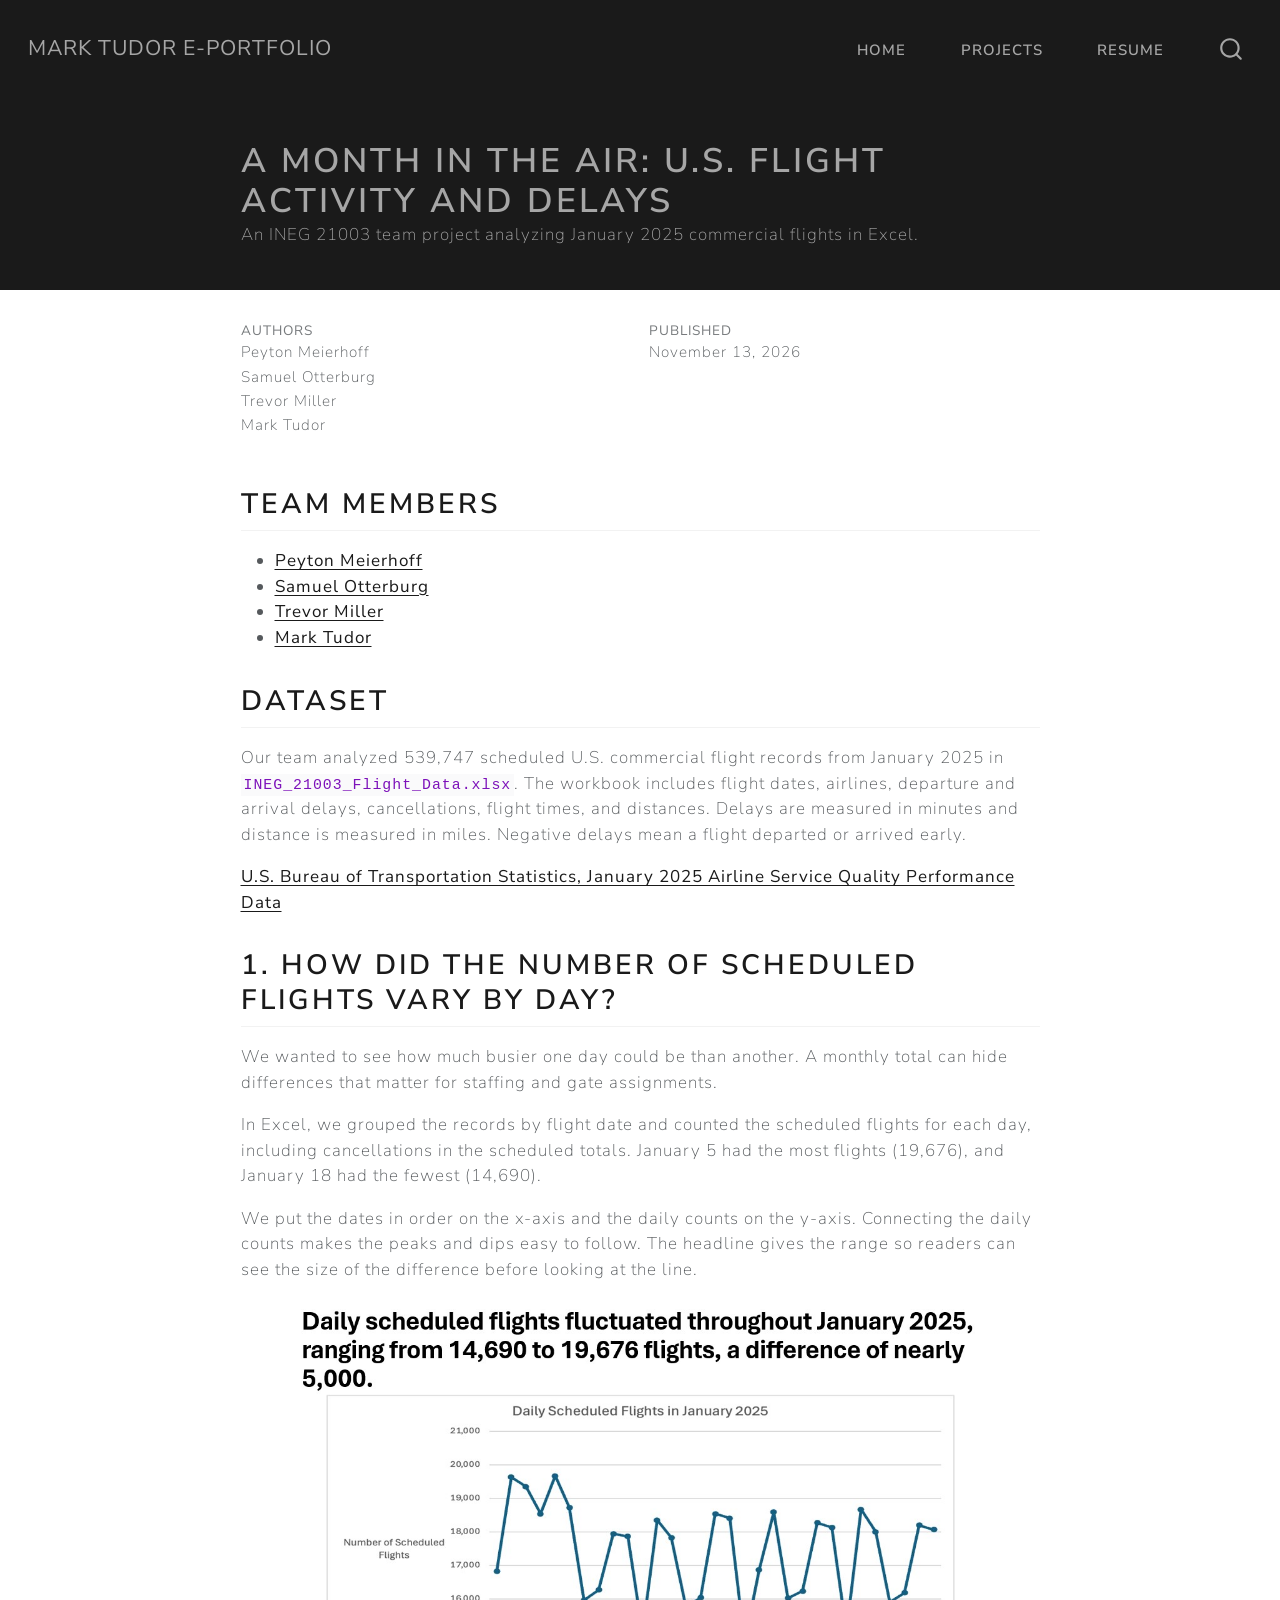
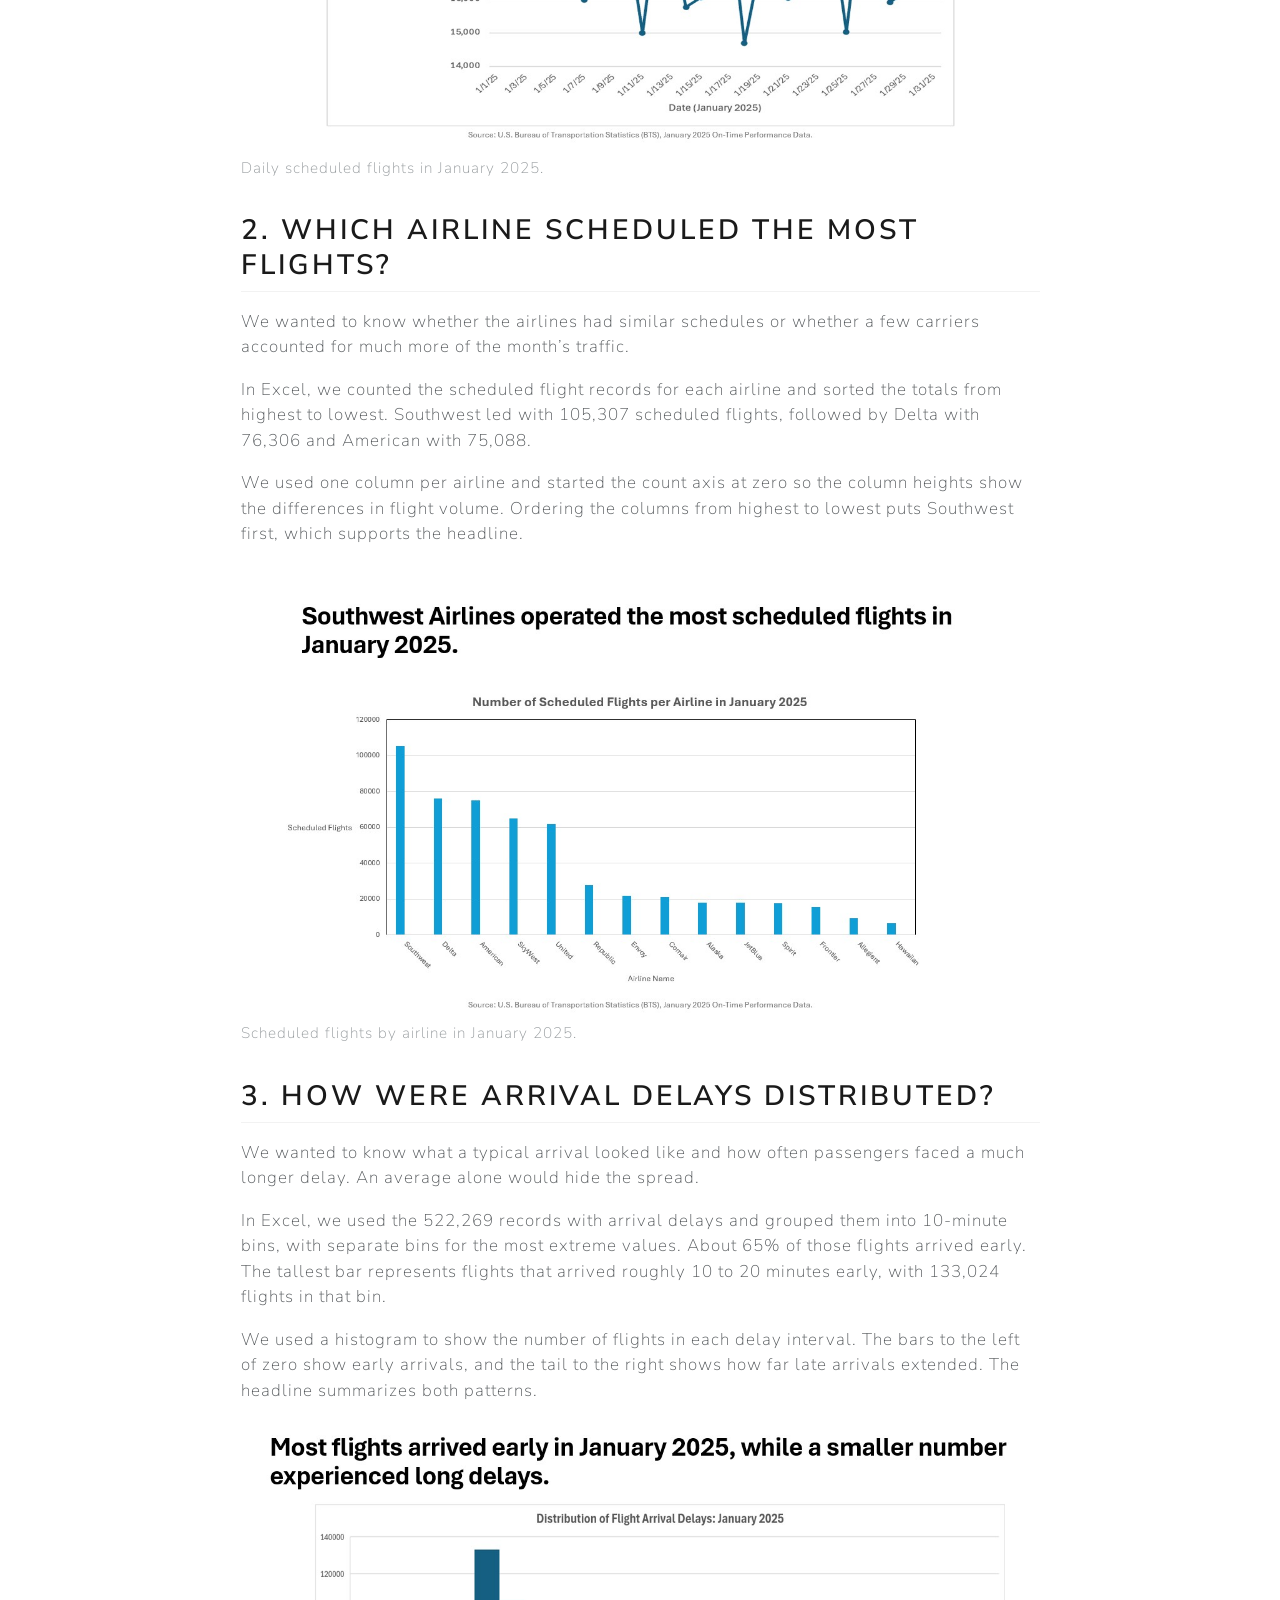
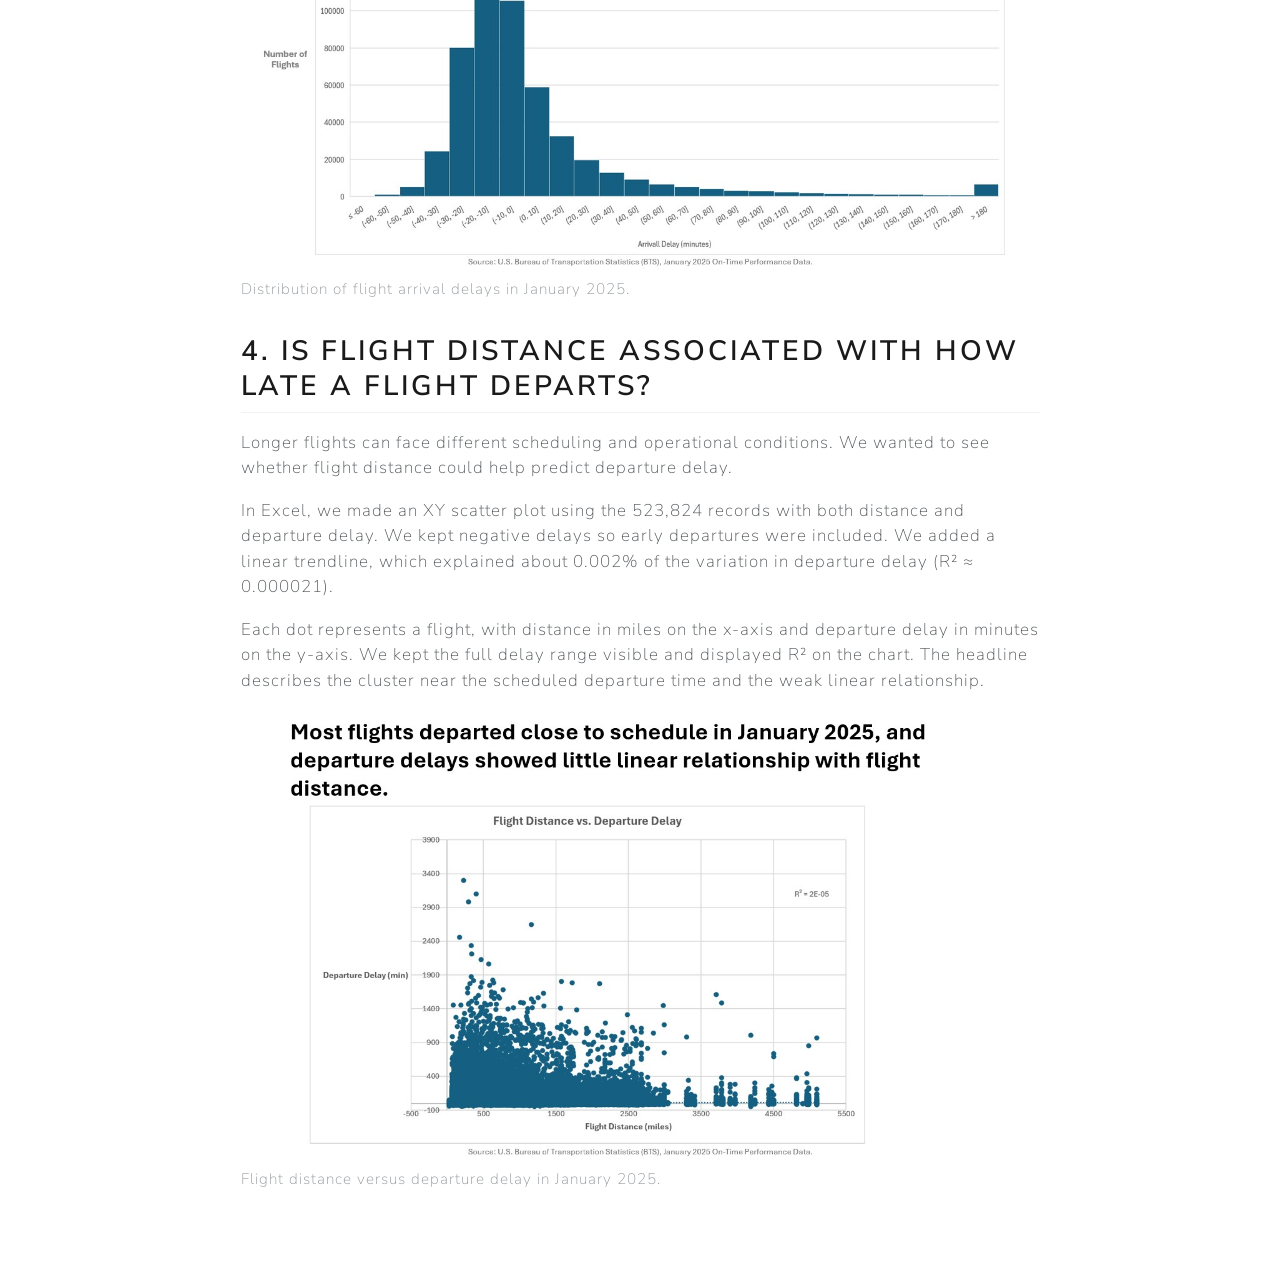
==== docs/posts/data-visualization/index.html @ 7c430b97 "Add flight data visualization project" ====
<!DOCTYPE html>
<html xmlns="http://www.w3.org/1999/xhtml" lang="en" xml:lang="en"><head>

<meta charset="utf-8">
<meta name="generator" content="quarto-1.9.38">

<meta name="viewport" content="width=device-width, initial-scale=1.0, user-scalable=yes">

<meta name="author" content="Peyton Meierhoff">
<meta name="author" content="Samuel Otterburg">
<meta name="author" content="Trevor Miller">
<meta name="author" content="Mark Tudor">
<meta name="dcterms.date" content="2026-11-13">
<meta name="description" content="An INEG 21003 team project analyzing January 2025 commercial flights in Excel.">

<title>A Month in the Air: U.S. Flight Activity and Delays – Mark Tudor e-Portfolio</title>
<style>
/* Default styles provided by pandoc.
** See https://pandoc.org/MANUAL.html#variables-for-html for config info.
*/
code{white-space: pre-wrap;}
span.smallcaps{font-variant: small-caps;}
div.columns{display: flex; gap: min(4vw, 1.5em);}
div.column{flex: auto; overflow-x: auto;}
div.hanging-indent{margin-left: 1.5em; text-indent: -1.5em;}
ul.task-list{list-style: none;}
ul.task-list li input[type="checkbox"] {
  width: 0.8em;
  margin: 0 0.8em 0.2em -1em; /* quarto-specific, see https://github.com/quarto-dev/quarto-cli/issues/4556 */ 
  vertical-align: middle;
}
</style>


<script src="../../site_libs/quarto-nav/quarto-nav.js"></script>
<script src="../../site_libs/quarto-nav/headroom.min.js"></script>
<script src="../../site_libs/clipboard/clipboard.min.js"></script>
<script src="../../site_libs/quarto-search/autocomplete.umd.js"></script>
<script src="../../site_libs/quarto-search/fuse.min.js"></script>
<script src="../../site_libs/quarto-search/quarto-search.js"></script>
<meta name="quarto:offset" content="../../">
<script src="../../site_libs/quarto-html/quarto.js" type="module"></script>
<script src="../../site_libs/quarto-html/tabsets/tabsets.js" type="module"></script>
<script src="../../site_libs/quarto-html/popper.min.js"></script>
<script src="../../site_libs/quarto-html/tippy.umd.min.js"></script>
<script src="../../site_libs/quarto-html/anchor.min.js"></script>
<link href="../../site_libs/quarto-html/tippy.css" rel="stylesheet">
<link href="../../site_libs/quarto-html/quarto-syntax-highlighting-15634bcf2e68342d4ad2dfa704d543f6.css" rel="stylesheet" id="quarto-text-highlighting-styles">
<script src="../../site_libs/bootstrap/bootstrap.min.js"></script>
<link href="../../site_libs/bootstrap/bootstrap-icons.css" rel="stylesheet">
<link href="../../site_libs/bootstrap/bootstrap-ff6db9826b2d993648c24e5ed52e3772.min.css" rel="stylesheet" append-hash="true" id="quarto-bootstrap" data-mode="light">
<script id="quarto-search-options" type="application/json">{
  "location": "navbar",
  "copy-button": false,
  "collapse-after": 3,
  "panel-placement": "end",
  "type": "overlay",
  "limit": 50,
  "keyboard-shortcut": [
    "f",
    "/",
    "s"
  ],
  "show-item-context": false,
  "language": {
    "search-no-results-text": "No results",
    "search-matching-documents-text": "matching documents",
    "search-copy-link-title": "Copy link to search",
    "search-hide-matches-text": "Hide additional matches",
    "search-more-match-text": "more match in this document",
    "search-more-matches-text": "more matches in this document",
    "search-clear-button-title": "Clear",
    "search-text-placeholder": "",
    "search-detached-cancel-button-title": "Cancel",
    "search-submit-button-title": "Submit",
    "search-label": "Search"
  }
}</script>


<link rel="stylesheet" href="../../styles.css">
</head>

<body class="nav-fixed fullcontent quarto-light">

<div id="quarto-search-results"></div>
  <header id="quarto-header" class="headroom fixed-top quarto-banner">
    <nav class="navbar navbar-expand-lg " data-bs-theme="dark">
      <div class="navbar-container container-fluid">
      <div class="navbar-brand-container mx-auto">
    <a class="navbar-brand" href="../../index.html">
    <span class="navbar-title">Mark Tudor e-Portfolio</span>
    </a>
  </div>
            <div id="quarto-search" class="" title="Search"></div>
          <button class="navbar-toggler" type="button" data-bs-toggle="collapse" data-bs-target="#navbarCollapse" aria-controls="navbarCollapse" role="menu" aria-expanded="false" aria-label="Toggle navigation" onclick="if (window.quartoToggleHeadroom) { window.quartoToggleHeadroom(); }">
  <span class="navbar-toggler-icon"></span>
</button>
          <div class="collapse navbar-collapse" id="navbarCollapse">
            <ul class="navbar-nav navbar-nav-scroll ms-auto">
  <li class="nav-item">
    <a class="nav-link" href="../../index.html"> 
<span class="menu-text">Home</span></a>
  </li>  
  <li class="nav-item">
    <a class="nav-link" href="../../projects.html"> 
<span class="menu-text">Projects</span></a>
  </li>  
  <li class="nav-item">
    <a class="nav-link" href="../../resume.html"> 
<span class="menu-text">Resume</span></a>
  </li>  
</ul>
          </div> <!-- /navcollapse -->
            <div class="quarto-navbar-tools">
</div>
      </div> <!-- /container-fluid -->
    </nav>
</header>
<!-- content -->
<header id="title-block-header" class="quarto-title-block default page-columns page-full">
  <div class="quarto-title-banner page-columns page-full">
    <div class="quarto-title column-body">
      <h1 class="title">A Month in the Air: U.S. Flight Activity and Delays</h1>
                  <div>
        <div class="description">
          An INEG 21003 team project analyzing January 2025 commercial flights in Excel.
        </div>
      </div>
                </div>
  </div>
    
  
  <div class="quarto-title-meta">

      <div>
      <div class="quarto-title-meta-heading">Authors</div>
      <div class="quarto-title-meta-contents">
               <p>Peyton Meierhoff </p>
               <p>Samuel Otterburg </p>
               <p>Trevor Miller </p>
               <p>Mark Tudor </p>
            </div>
    </div>
      
      <div>
      <div class="quarto-title-meta-heading">Published</div>
      <div class="quarto-title-meta-contents">
        <p class="date">November 13, 2026</p>
      </div>
    </div>
    
      
    </div>
    
  
  </header><div id="quarto-content" class="quarto-container page-columns page-rows-contents page-layout-article page-navbar">
<!-- sidebar -->
<!-- margin-sidebar -->
    
<!-- main -->
<main class="content quarto-banner-title-block" id="quarto-document-content">





<section id="team-members" class="level2">
<h2 class="anchored" data-anchor-id="team-members">Team members</h2>
<ul>
<li><a href="https://peytonm2007.github.io/">Peyton Meierhoff</a></li>
<li><a href="https://samuelotterburg.github.io/">Samuel Otterburg</a></li>
<li><a href="https://tmiller2178.github.io/">Trevor Miller</a></li>
<li><a href="https://markt-07.github.io/">Mark Tudor</a></li>
</ul>
</section>
<section id="dataset" class="level2">
<h2 class="anchored" data-anchor-id="dataset">Dataset</h2>
<p>Our team analyzed 539,747 scheduled U.S. commercial flight records from January 2025 in <code>INEG_21003_Flight_Data.xlsx</code>. The workbook includes flight dates, airlines, departure and arrival delays, cancellations, flight times, and distances. Delays are measured in minutes and distance is measured in miles. Negative delays mean a flight departed or arrived early.</p>
<p><a href="https://www.bts.gov/newsroom/airline-service-quality-performance-data-january-2025">U.S. Bureau of Transportation Statistics, January 2025 Airline Service Quality Performance Data</a></p>
</section>
<section id="how-did-the-number-of-scheduled-flights-vary-by-day" class="level2">
<h2 class="anchored" data-anchor-id="how-did-the-number-of-scheduled-flights-vary-by-day">1. How did the number of scheduled flights vary by day?</h2>
<p>We wanted to see how much busier one day could be than another. A monthly total can hide differences that matter for staffing and gate assignments.</p>
<p>In Excel, we grouped the records by flight date and counted the scheduled flights for each day, including cancellations in the scheduled totals. January 5 had the most flights (19,676), and January 18 had the fewest (14,690).</p>
<p>We put the dates in order on the x-axis and the daily counts on the y-axis. Connecting the daily counts makes the peaks and dips easy to follow. The headline gives the range so readers can see the size of the difference before looking at the line.</p>
<div class="quarto-figure quarto-figure-center">
<figure class="figure">
<p><img src="Slide2.jpg" class="img-fluid figure-img" alt="Line chart of scheduled flights by date, ranging from 14,690 on January 18 to 19,676 on January 5."></p>
<figcaption>Daily scheduled flights in January 2025.</figcaption>
</figure>
</div>
</section>
<section id="which-airline-scheduled-the-most-flights" class="level2">
<h2 class="anchored" data-anchor-id="which-airline-scheduled-the-most-flights">2. Which airline scheduled the most flights?</h2>
<p>We wanted to know whether the airlines had similar schedules or whether a few carriers accounted for much more of the month’s traffic.</p>
<p>In Excel, we counted the scheduled flight records for each airline and sorted the totals from highest to lowest. Southwest led with 105,307 scheduled flights, followed by Delta with 76,306 and American with 75,088.</p>
<p>We used one column per airline and started the count axis at zero so the column heights show the differences in flight volume. Ordering the columns from highest to lowest puts Southwest first, which supports the headline.</p>
<div class="quarto-figure quarto-figure-center">
<figure class="figure">
<p><img src="Slide3.jpg" class="img-fluid figure-img" alt="Column chart of 14 airlines sorted by scheduled flight count, with Southwest first, followed by Delta and American."></p>
<figcaption>Scheduled flights by airline in January 2025.</figcaption>
</figure>
</div>
</section>
<section id="how-were-arrival-delays-distributed" class="level2">
<h2 class="anchored" data-anchor-id="how-were-arrival-delays-distributed">3. How were arrival delays distributed?</h2>
<p>We wanted to know what a typical arrival looked like and how often passengers faced a much longer delay. An average alone would hide the spread.</p>
<p>In Excel, we used the 522,269 records with arrival delays and grouped them into 10-minute bins, with separate bins for the most extreme values. About 65% of those flights arrived early. The tallest bar represents flights that arrived roughly 10 to 20 minutes early, with 133,024 flights in that bin.</p>
<p>We used a histogram to show the number of flights in each delay interval. The bars to the left of zero show early arrivals, and the tail to the right shows how far late arrivals extended. The headline summarizes both patterns.</p>
<div class="quarto-figure quarto-figure-center">
<figure class="figure">
<p><img src="Slide4.jpg" class="img-fluid figure-img" alt="Histogram of arrival delays, with the tallest bar between 20 and 10 minutes early and a long right tail for late arrivals."></p>
<figcaption>Distribution of flight arrival delays in January 2025.</figcaption>
</figure>
</div>
</section>
<section id="is-flight-distance-associated-with-how-late-a-flight-departs" class="level2">
<h2 class="anchored" data-anchor-id="is-flight-distance-associated-with-how-late-a-flight-departs">4. Is flight distance associated with how late a flight departs?</h2>
<p>Longer flights can face different scheduling and operational conditions. We wanted to see whether flight distance could help predict departure delay.</p>
<p>In Excel, we made an XY scatter plot using the 523,824 records with both distance and departure delay. We kept negative delays so early departures were included. We added a linear trendline, which explained about 0.002% of the variation in departure delay (R² ≈ 0.000021).</p>
<p>Each dot represents a flight, with distance in miles on the x-axis and departure delay in minutes on the y-axis. We kept the full delay range visible and displayed R² on the chart. The headline describes the cluster near the scheduled departure time and the weak linear relationship.</p>
<div class="quarto-figure quarto-figure-center">
<figure class="figure">
<p><img src="Slide5.jpg" class="img-fluid figure-img" alt="Scatter plot showing departures clustered near zero delay across flight distances. A few delays exceed 3,000 minutes, and the linear trendline has an R squared near 0.00002."></p>
<figcaption>Flight distance versus departure delay in January 2025.</figcaption>
</figure>
</div>


</section>

</main> <!-- /main -->
<script id="quarto-html-after-body" type="application/javascript">
  window.document.addEventListener("DOMContentLoaded", function (event) {
    const icon = "";
    const anchorJS = new window.AnchorJS();
    anchorJS.options = {
      placement: 'right',
      icon: icon
    };
    anchorJS.add('.anchored');
    const isCodeAnnotation = (el) => {
      for (const clz of el.classList) {
        if (clz.startsWith('code-annotation-')) {                     
          return true;
        }
      }
      return false;
    }
    const onCopySuccess = function(e) {
      // button target
      const button = e.trigger;
      // don't keep focus
      button.blur();
      // flash "checked"
      button.classList.add('code-copy-button-checked');
      var currentTitle = button.getAttribute("title");
      button.setAttribute("title", "Copied!");
      let tooltip;
      if (window.bootstrap) {
        button.setAttribute("data-bs-toggle", "tooltip");
        button.setAttribute("data-bs-placement", "left");
        button.setAttribute("data-bs-title", "Copied!");
        tooltip = new bootstrap.Tooltip(button, 
          { trigger: "manual", 
            customClass: "code-copy-button-tooltip",
            offset: [0, -8]});
        tooltip.show();    
      }
      setTimeout(function() {
        if (tooltip) {
          tooltip.hide();
          button.removeAttribute("data-bs-title");
          button.removeAttribute("data-bs-toggle");
          button.removeAttribute("data-bs-placement");
        }
        button.setAttribute("title", currentTitle);
        button.classList.remove('code-copy-button-checked');
      }, 1000);
      // clear code selection
      e.clearSelection();
    }
    const getTextToCopy = function(trigger) {
      const outerScaffold = trigger.parentElement.cloneNode(true);
      const codeEl = outerScaffold.querySelector('code');
      for (const childEl of codeEl.children) {
        if (isCodeAnnotation(childEl)) {
          childEl.remove();
        }
      }
      return codeEl.innerText;
    }
    const clipboard = new window.ClipboardJS('.code-copy-button:not([data-in-quarto-modal])', {
      text: getTextToCopy
    });
    clipboard.on('success', onCopySuccess);
    if (window.document.getElementById('quarto-embedded-source-code-modal')) {
      const clipboardModal = new window.ClipboardJS('.code-copy-button[data-in-quarto-modal]', {
        text: getTextToCopy,
        container: window.document.getElementById('quarto-embedded-source-code-modal')
      });
      clipboardModal.on('success', onCopySuccess);
    }
      var localhostRegex = new RegExp(/^(?:http|https):\/\/localhost\:?[0-9]*\//);
      var mailtoRegex = new RegExp(/^mailto:/);
        var filterRegex = new RegExp('/' + window.location.host + '/');
      var isInternal = (href) => {
          return filterRegex.test(href) || localhostRegex.test(href) || mailtoRegex.test(href);
      }
      // Inspect non-navigation links and adorn them if external
     var links = window.document.querySelectorAll('a[href]:not(.nav-link):not(.navbar-brand):not(.toc-action):not(.sidebar-link):not(.sidebar-item-toggle):not(.pagination-link):not(.no-external):not([aria-hidden]):not(.dropdown-item):not(.quarto-navigation-tool):not(.about-link)');
      for (var i=0; i<links.length; i++) {
        const link = links[i];
        if (!isInternal(link.href)) {
          // undo the damage that might have been done by quarto-nav.js in the case of
          // links that we want to consider external
          if (link.dataset.originalHref !== undefined) {
            link.href = link.dataset.originalHref;
          }
        }
      }
    function tippyHover(el, contentFn, onTriggerFn, onUntriggerFn) {
      const config = {
        allowHTML: true,
        maxWidth: 500,
        delay: 100,
        arrow: false,
        appendTo: function(el) {
            return el.parentElement;
        },
        interactive: true,
        interactiveBorder: 10,
        theme: 'quarto',
        placement: 'bottom-start',
      };
      if (contentFn) {
        config.content = contentFn;
      }
      if (onTriggerFn) {
        config.onTrigger = onTriggerFn;
      }
      if (onUntriggerFn) {
        config.onUntrigger = onUntriggerFn;
      }
      window.tippy(el, config); 
    }
    const noterefs = window.document.querySelectorAll('a[role="doc-noteref"]');
    for (var i=0; i<noterefs.length; i++) {
      const ref = noterefs[i];
      tippyHover(ref, function() {
        // use id or data attribute instead here
        let href = ref.getAttribute('data-footnote-href') || ref.getAttribute('href');
        try { href = new URL(href).hash; } catch {}
        const id = href.replace(/^#\/?/, "");
        const note = window.document.getElementById(id);
        if (note) {
          return note.innerHTML;
        } else {
          return "";
        }
      });
    }
    const xrefs = window.document.querySelectorAll('a.quarto-xref');
    const processXRef = (id, note) => {
      // Strip column container classes
      const stripColumnClz = (el) => {
        el.classList.remove("page-full", "page-columns");
        if (el.children) {
          for (const child of el.children) {
            stripColumnClz(child);
          }
        }
      }
      stripColumnClz(note)
      if (id === null || id.startsWith('sec-')) {
        // Special case sections, only their first couple elements
        const container = document.createElement("div");
        if (note.children && note.children.length > 2) {
          container.appendChild(note.children[0].cloneNode(true));
          for (let i = 1; i < note.children.length; i++) {
            const child = note.children[i];
            if (child.tagName === "P" && child.innerText === "") {
              continue;
            } else {
              container.appendChild(child.cloneNode(true));
              break;
            }
          }
          if (window.Quarto?.typesetMath) {
            window.Quarto.typesetMath(container);
          }
          return container.innerHTML
        } else {
          if (window.Quarto?.typesetMath) {
            window.Quarto.typesetMath(note);
          }
          return note.innerHTML;
        }
      } else {
        // Remove any anchor links if they are present
        const anchorLink = note.querySelector('a.anchorjs-link');
        if (anchorLink) {
          anchorLink.remove();
        }
        if (window.Quarto?.typesetMath) {
          window.Quarto.typesetMath(note);
        }
        if (note.classList.contains("callout")) {
          return note.outerHTML;
        } else {
          return note.innerHTML;
        }
      }
    }
    for (var i=0; i<xrefs.length; i++) {
      const xref = xrefs[i];
      tippyHover(xref, undefined, function(instance) {
        instance.disable();
        let url = xref.getAttribute('href');
        let hash = undefined; 
        if (url.startsWith('#')) {
          hash = url;
        } else {
          try { hash = new URL(url).hash; } catch {}
        }
        if (hash) {
          const id = hash.replace(/^#\/?/, "");
          const note = window.document.getElementById(id);
          if (note !== null) {
            try {
              const html = processXRef(id, note.cloneNode(true));
              instance.setContent(html);
            } finally {
              instance.enable();
              instance.show();
            }
          } else {
            // See if we can fetch this
            fetch(url.split('#')[0])
            .then(res => res.text())
            .then(html => {
              const parser = new DOMParser();
              const htmlDoc = parser.parseFromString(html, "text/html");
              const note = htmlDoc.getElementById(id);
              if (note !== null) {
                const html = processXRef(id, note);
                instance.setContent(html);
              } 
            }).finally(() => {
              instance.enable();
              instance.show();
            });
          }
        } else {
          // See if we can fetch a full url (with no hash to target)
          // This is a special case and we should probably do some content thinning / targeting
          fetch(url)
          .then(res => res.text())
          .then(html => {
            const parser = new DOMParser();
            const htmlDoc = parser.parseFromString(html, "text/html");
            const note = htmlDoc.querySelector('main.content');
            if (note !== null) {
              // This should only happen for chapter cross references
              // (since there is no id in the URL)
              // remove the first header
              if (note.children.length > 0 && note.children[0].tagName === "HEADER") {
                note.children[0].remove();
              }
              const html = processXRef(null, note);
              instance.setContent(html);
            } 
          }).finally(() => {
            instance.enable();
            instance.show();
          });
        }
      }, function(instance) {
      });
    }
        let selectedAnnoteEl;
        const selectorForAnnotation = ( cell, annotation) => {
          let cellAttr = 'data-code-cell="' + cell + '"';
          let lineAttr = 'data-code-annotation="' +  annotation + '"';
          const selector = 'span[' + cellAttr + '][' + lineAttr + ']';
          return selector;
        }
        const selectCodeLines = (annoteEl) => {
          const doc = window.document;
          const targetCell = annoteEl.getAttribute("data-target-cell");
          const targetAnnotation = annoteEl.getAttribute("data-target-annotation");
          const annoteSpan = window.document.querySelector(selectorForAnnotation(targetCell, targetAnnotation));
          const lines = annoteSpan.getAttribute("data-code-lines").split(",");
          const lineIds = lines.map((line) => {
            return targetCell + "-" + line;
          })
          let top = null;
          let height = null;
          let parent = null;
          if (lineIds.length > 0) {
              //compute the position of the single el (top and bottom and make a div)
              const el = window.document.getElementById(lineIds[0]);
              top = el.offsetTop;
              height = el.offsetHeight;
              parent = el.parentElement.parentElement;
            if (lineIds.length > 1) {
              const lastEl = window.document.getElementById(lineIds[lineIds.length - 1]);
              const bottom = lastEl.offsetTop + lastEl.offsetHeight;
              height = bottom - top;
            }
            if (top !== null && height !== null && parent !== null) {
              // cook up a div (if necessary) and position it 
              let div = window.document.getElementById("code-annotation-line-highlight");
              if (div === null) {
                div = window.document.createElement("div");
                div.setAttribute("id", "code-annotation-line-highlight");
                div.style.position = 'absolute';
                parent.appendChild(div);
              }
              div.style.top = top - 2 + "px";
              div.style.height = height + 4 + "px";
              div.style.left = 0;
              let gutterDiv = window.document.getElementById("code-annotation-line-highlight-gutter");
              if (gutterDiv === null) {
                gutterDiv = window.document.createElement("div");
                gutterDiv.setAttribute("id", "code-annotation-line-highlight-gutter");
                gutterDiv.style.position = 'absolute';
                const codeCell = window.document.getElementById(targetCell);
                const gutter = codeCell.querySelector('.code-annotation-gutter');
                gutter.appendChild(gutterDiv);
              }
              gutterDiv.style.top = top - 2 + "px";
              gutterDiv.style.height = height + 4 + "px";
            }
            selectedAnnoteEl = annoteEl;
          }
        };
        const unselectCodeLines = () => {
          const elementsIds = ["code-annotation-line-highlight", "code-annotation-line-highlight-gutter"];
          elementsIds.forEach((elId) => {
            const div = window.document.getElementById(elId);
            if (div) {
              div.remove();
            }
          });
          selectedAnnoteEl = undefined;
        };
          // Handle positioning of the toggle
      window.addEventListener(
        "resize",
        throttle(() => {
          elRect = undefined;
          if (selectedAnnoteEl) {
            selectCodeLines(selectedAnnoteEl);
          }
        }, 10)
      );
      function throttle(fn, ms) {
      let throttle = false;
      let timer;
        return (...args) => {
          if(!throttle) { // first call gets through
              fn.apply(this, args);
              throttle = true;
          } else { // all the others get throttled
              if(timer) clearTimeout(timer); // cancel #2
              timer = setTimeout(() => {
                fn.apply(this, args);
                timer = throttle = false;
              }, ms);
          }
        };
      }
        // Attach click handler to the DT
        const annoteDls = window.document.querySelectorAll('dt[data-target-cell]');
        for (const annoteDlNode of annoteDls) {
          annoteDlNode.addEventListener('click', (event) => {
            const clickedEl = event.target;
            if (clickedEl !== selectedAnnoteEl) {
              unselectCodeLines();
              const activeEl = window.document.querySelector('dt[data-target-cell].code-annotation-active');
              if (activeEl) {
                activeEl.classList.remove('code-annotation-active');
              }
              selectCodeLines(clickedEl);
              clickedEl.classList.add('code-annotation-active');
            } else {
              // Unselect the line
              unselectCodeLines();
              clickedEl.classList.remove('code-annotation-active');
            }
          });
        }
    const findCites = (el) => {
      const parentEl = el.parentElement;
      if (parentEl) {
        const cites = parentEl.dataset.cites;
        if (cites) {
          return {
            el,
            cites: cites.split(' ')
          };
        } else {
          return findCites(el.parentElement)
        }
      } else {
        return undefined;
      }
    };
    var bibliorefs = window.document.querySelectorAll('a[role="doc-biblioref"]');
    for (var i=0; i<bibliorefs.length; i++) {
      const ref = bibliorefs[i];
      const citeInfo = findCites(ref);
      if (citeInfo) {
        tippyHover(citeInfo.el, function() {
          var popup = window.document.createElement('div');
          citeInfo.cites.forEach(function(cite) {
            var citeDiv = window.document.createElement('div');
            citeDiv.classList.add('hanging-indent');
            citeDiv.classList.add('csl-entry');
            var biblioDiv = window.document.getElementById('ref-' + cite);
            if (biblioDiv) {
              citeDiv.innerHTML = biblioDiv.innerHTML;
            }
            popup.appendChild(citeDiv);
          });
          return popup.innerHTML;
        });
      }
    }
  });
  </script>
</div> <!-- /content -->




</body></html>
---- docs/site_libs/quarto-html/tippy.css ----
.tippy-box[data-animation=fade][data-state=hidden]{opacity:0}[data-tippy-root]{max-width:calc(100vw - 10px)}.tippy-box{position:relative;background-color:#333;color:#fff;border-radius:4px;font-size:14px;line-height:1.4;white-space:normal;outline:0;transition-property:transform,visibility,opacity}.tippy-box[data-placement^=top]>.tippy-arrow{bottom:0}.tippy-box[data-placement^=top]>.tippy-arrow:before{bottom:-7px;left:0;border-width:8px 8px 0;border-top-color:initial;transform-origin:center top}.tippy-box[data-placement^=bottom]>.tippy-arrow{top:0}.tippy-box[data-placement^=bottom]>.tippy-arrow:before{top:-7px;left:0;border-width:0 8px 8px;border-bottom-color:initial;transform-origin:center bottom}.tippy-box[data-placement^=left]>.tippy-arrow{right:0}.tippy-box[data-placement^=left]>.tippy-arrow:before{border-width:8px 0 8px 8px;border-left-color:initial;right:-7px;transform-origin:center left}.tippy-box[data-placement^=right]>.tippy-arrow{left:0}.tippy-box[data-placement^=right]>.tippy-arrow:before{left:-7px;border-width:8px 8px 8px 0;border-right-color:initial;transform-origin:center right}.tippy-box[data-inertia][data-state=visible]{transition-timing-function:cubic-bezier(.54,1.5,.38,1.11)}.tippy-arrow{width:16px;height:16px;color:#333}.tippy-arrow:before{content:"";position:absolute;border-color:transparent;border-style:solid}.tippy-content{position:relative;padding:5px 9px;z-index:1}
---- docs/site_libs/quarto-html/quarto-syntax-highlighting-15634bcf2e68342d4ad2dfa704d543f6.css ----
/* quarto syntax highlight colors */
:root {
  --quarto-hl-ot-color: #003B4F;
  --quarto-hl-at-color: #657422;
  --quarto-hl-ss-color: #20794D;
  --quarto-hl-an-color: #5E5E5E;
  --quarto-hl-fu-color: #4758AB;
  --quarto-hl-st-color: #20794D;
  --quarto-hl-cf-color: #003B4F;
  --quarto-hl-op-color: #5E5E5E;
  --quarto-hl-er-color: #AD0000;
  --quarto-hl-bn-color: #AD0000;
  --quarto-hl-al-color: #AD0000;
  --quarto-hl-va-color: #111111;
  --quarto-hl-bu-color: inherit;
  --quarto-hl-ex-color: inherit;
  --quarto-hl-pp-color: #AD0000;
  --quarto-hl-in-color: #5E5E5E;
  --quarto-hl-vs-color: #20794D;
  --quarto-hl-wa-color: #5E5E5E;
  --quarto-hl-do-color: #5E5E5E;
  --quarto-hl-im-color: #00769E;
  --quarto-hl-ch-color: #20794D;
  --quarto-hl-dt-color: #AD0000;
  --quarto-hl-fl-color: #AD0000;
  --quarto-hl-co-color: #5E5E5E;
  --quarto-hl-cv-color: #5E5E5E;
  --quarto-hl-cn-color: #8f5902;
  --quarto-hl-sc-color: #5E5E5E;
  --quarto-hl-dv-color: #AD0000;
  --quarto-hl-kw-color: #003B4F;
}

/* other quarto variables */
:root {
  --quarto-font-monospace: SFMono-Regular, Menlo, Monaco, Consolas, "Liberation Mono", "Courier New", monospace;
}

/* syntax highlight based on Pandoc's rules */
pre > code.sourceCode > span {
  color: #003B4F;
}

code.sourceCode > span {
  color: #003B4F;
}

div.sourceCode,
div.sourceCode pre.sourceCode {
  color: #003B4F;
}

/* Normal */
code span {
  color: #003B4F;
}

/* Alert */
code span.al {
  color: #AD0000;
  font-style: inherit;
}

/* Annotation */
code span.an {
  color: #5E5E5E;
  font-style: inherit;
}

/* Attribute */
code span.at {
  color: #657422;
  font-style: inherit;
}

/* BaseN */
code span.bn {
  color: #AD0000;
  font-style: inherit;
}

/* BuiltIn */
code span.bu {
  font-style: inherit;
}

/* ControlFlow */
code span.cf {
  color: #003B4F;
  font-weight: bold;
  font-style: inherit;
}

/* Char */
code span.ch {
  color: #20794D;
  font-style: inherit;
}

/* Constant */
code span.cn {
  color: #8f5902;
  font-style: inherit;
}

/* Comment */
code span.co {
  color: #5E5E5E;
  font-style: inherit;
}

/* CommentVar */
code span.cv {
  color: #5E5E5E;
  font-style: italic;
}

/* Documentation */
code span.do {
  color: #5E5E5E;
  font-style: italic;
}

/* DataType */
code span.dt {
  color: #AD0000;
  font-style: inherit;
}

/* DecVal */
code span.dv {
  color: #AD0000;
  font-style: inherit;
}

/* Error */
code span.er {
  color: #AD0000;
  font-style: inherit;
}

/* Extension */
code span.ex {
  font-style: inherit;
}

/* Float */
code span.fl {
  color: #AD0000;
  font-style: inherit;
}

/* Function */
code span.fu {
  color: #4758AB;
  font-style: inherit;
}

/* Import */
code span.im {
  color: #00769E;
  font-style: inherit;
}

/* Information */
code span.in {
  color: #5E5E5E;
  font-style: inherit;
}

/* Keyword */
code span.kw {
  color: #003B4F;
  font-weight: bold;
  font-style: inherit;
}

/* Operator */
code span.op {
  color: #5E5E5E;
  font-style: inherit;
}

/* Other */
code span.ot {
  color: #003B4F;
  font-style: inherit;
}

/* Preprocessor */
code span.pp {
  color: #AD0000;
  font-style: inherit;
}

/* SpecialChar */
code span.sc {
  color: #5E5E5E;
  font-style: inherit;
}

/* SpecialString */
code span.ss {
  color: #20794D;
  font-style: inherit;
}

/* String */
code span.st {
  color: #20794D;
  font-style: inherit;
}

/* Variable */
code span.va {
  color: #111111;
  font-style: inherit;
}

/* VerbatimString */
code span.vs {
  color: #20794D;
  font-style: inherit;
}

/* Warning */
code span.wa {
  color: #5E5E5E;
  font-style: italic;
}

.prevent-inlining {
  content: "</";
}

/*# sourceMappingURL=f23921c56f73e400b49028c9186a1aa0.css.map */
---- docs/styles.css ----
/* css styles */
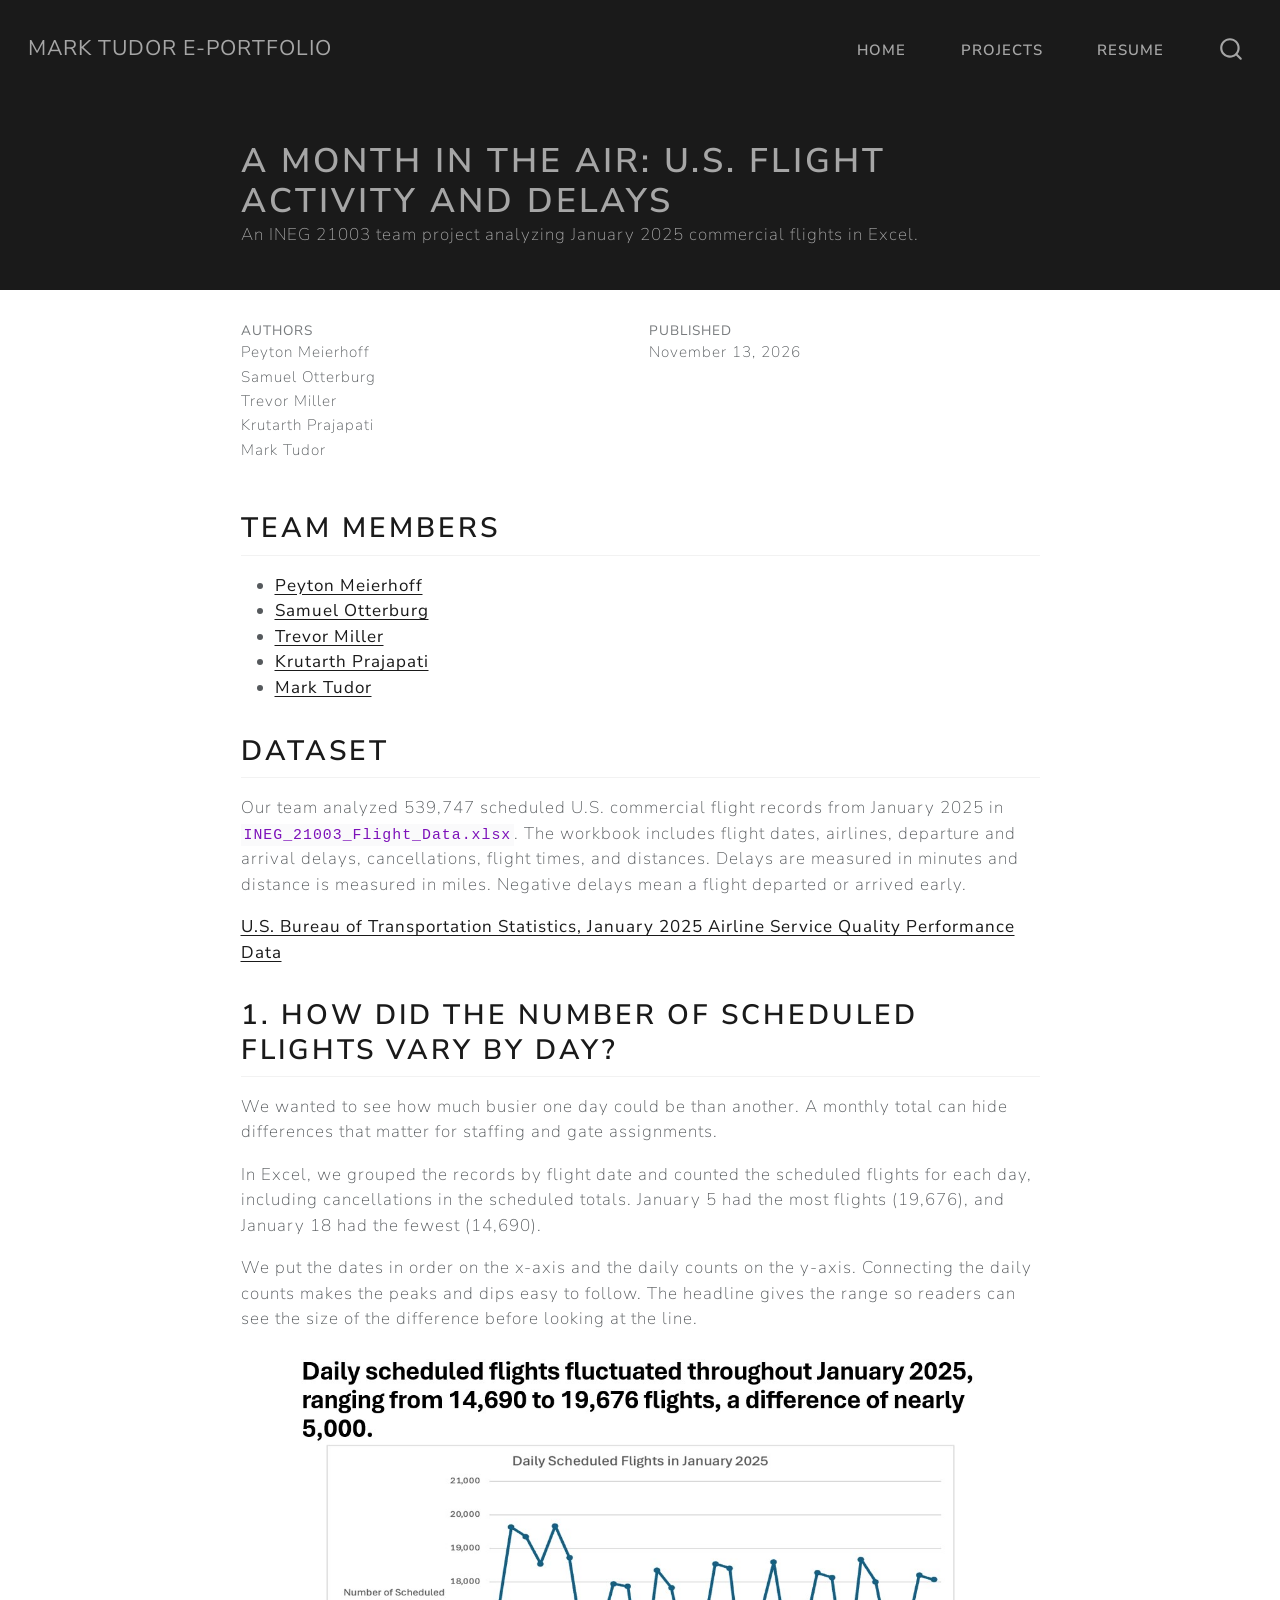
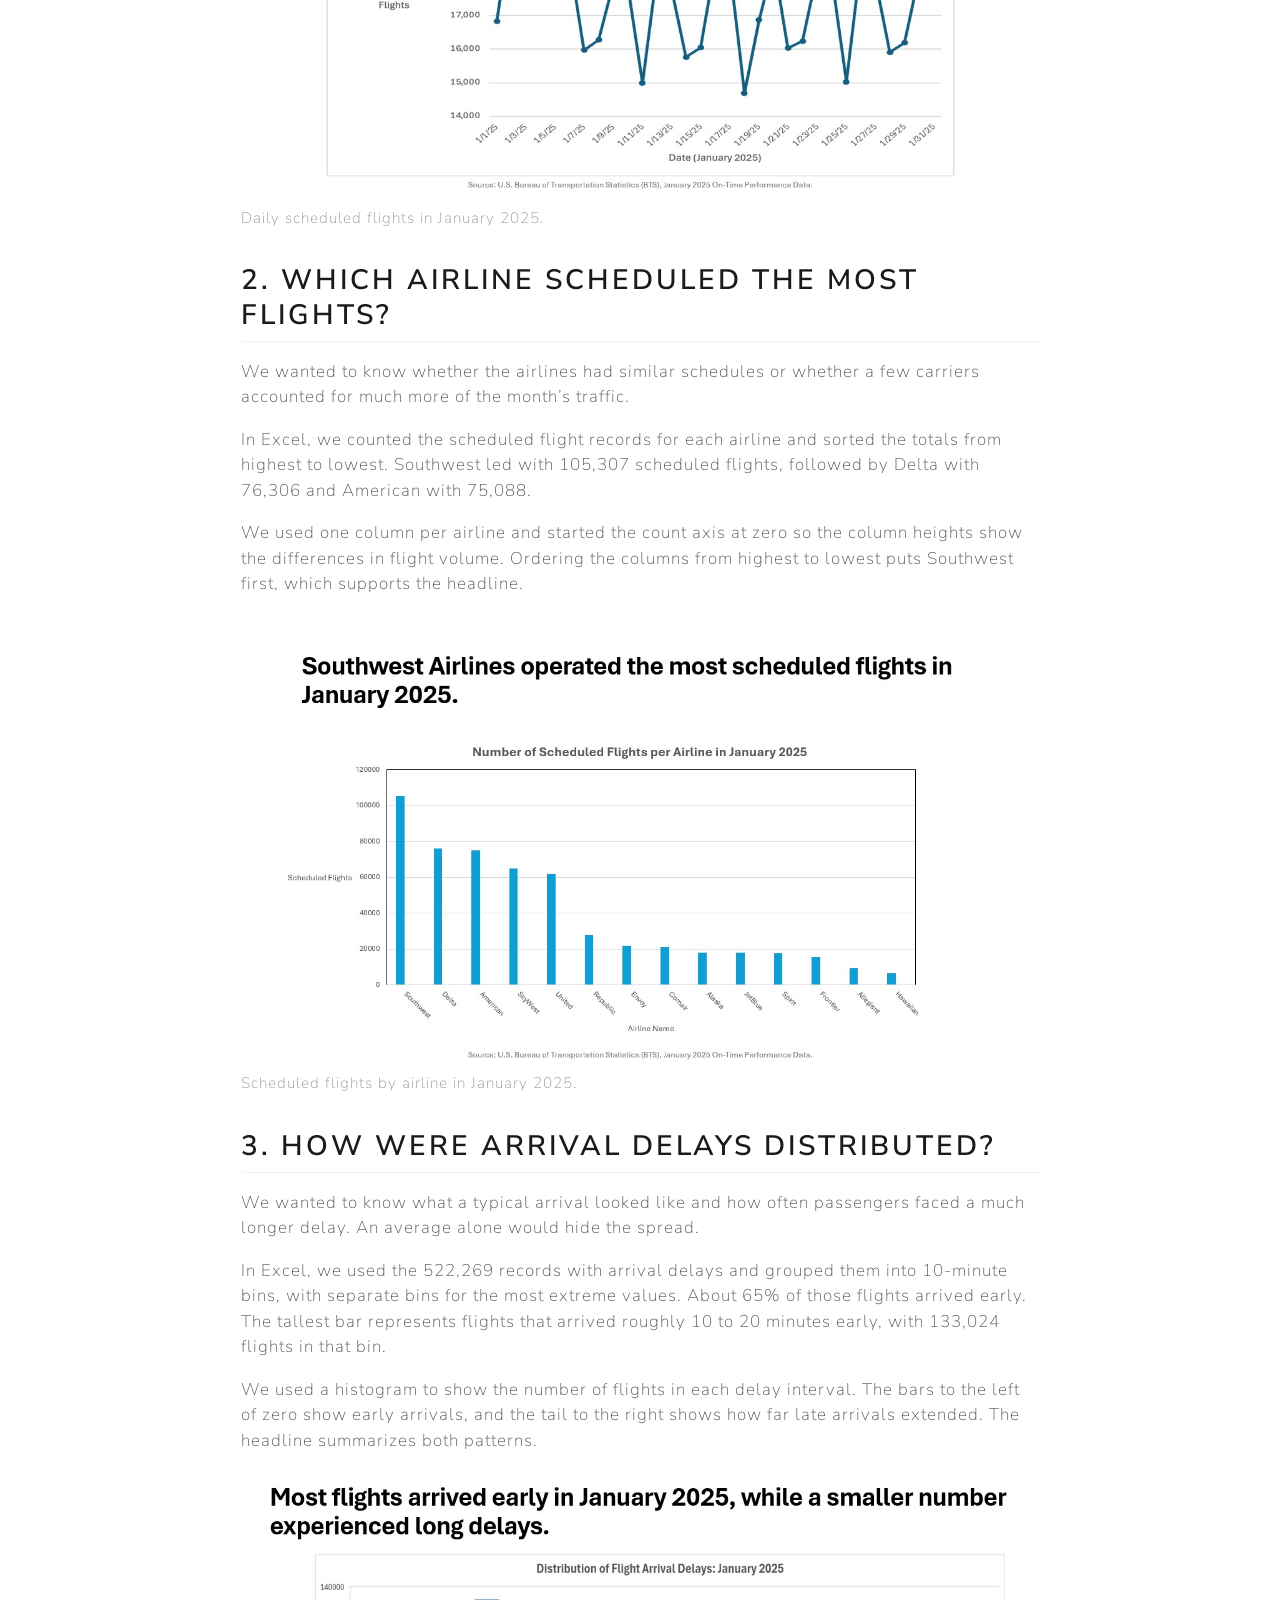
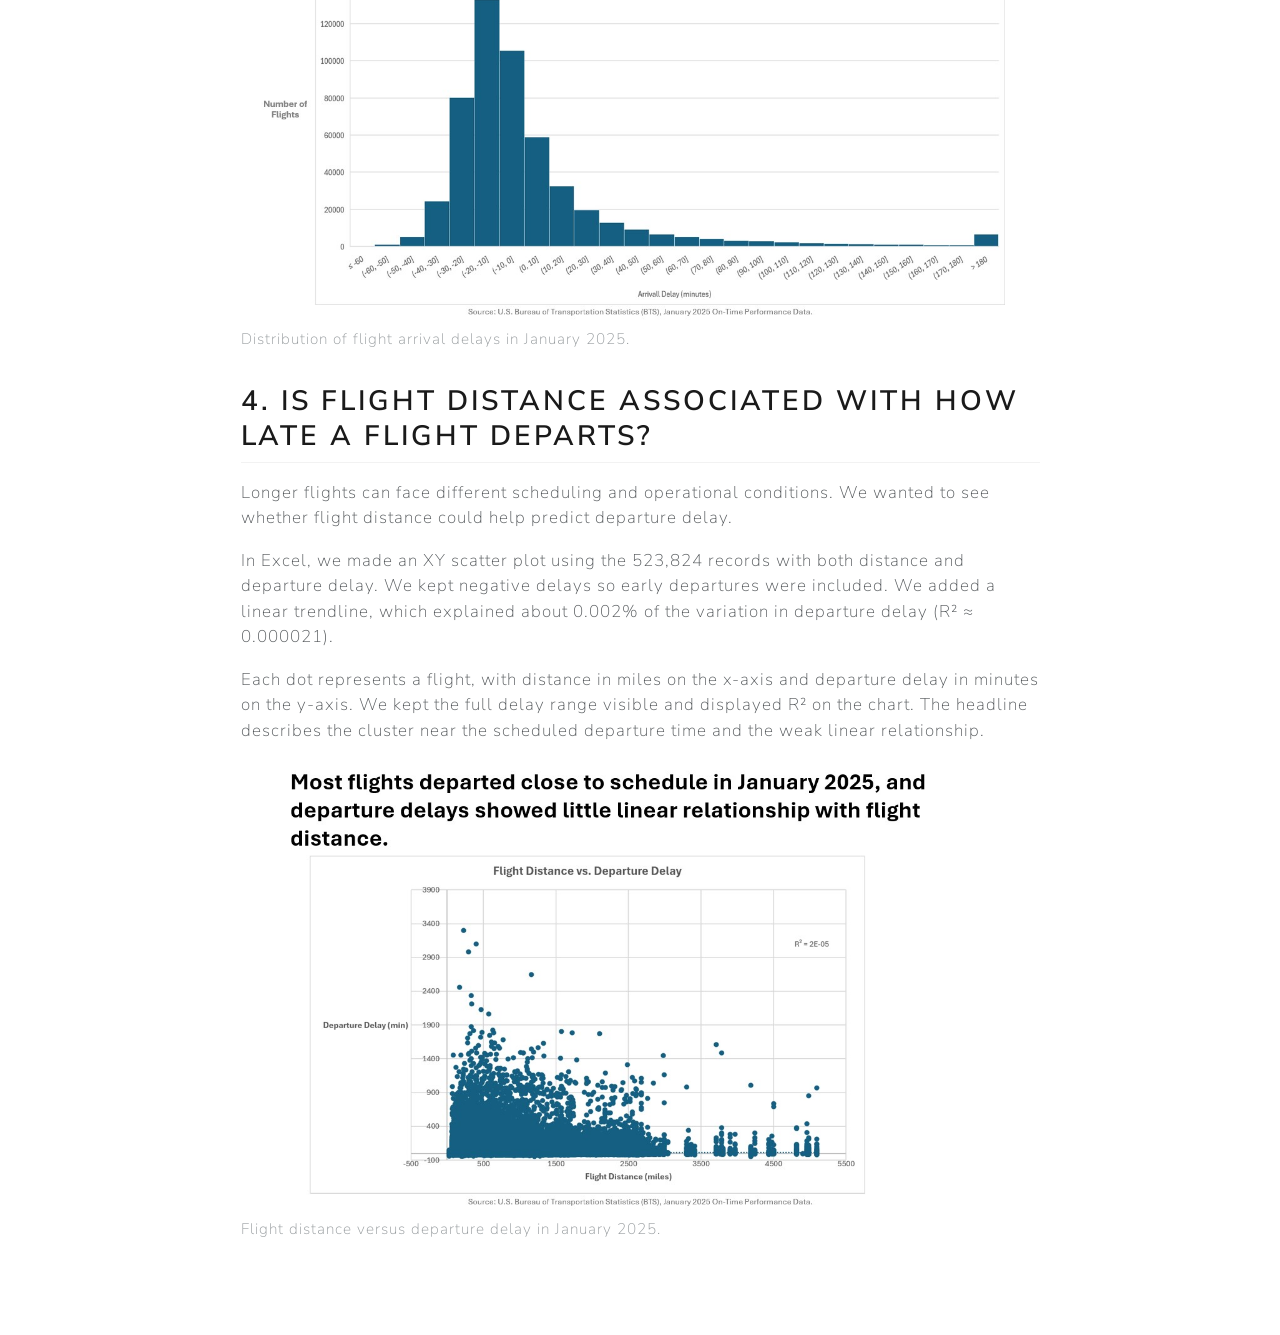
==== commit 1f4e6866: "Add flight data visualization project" ====
--- a/docs/posts/data-visualization/index.html
+++ b/docs/posts/data-visualization/index.html
@@ -9,6 +9,7 @@
 <meta name="author" content="Peyton Meierhoff">
 <meta name="author" content="Samuel Otterburg">
 <meta name="author" content="Trevor Miller">
+<meta name="author" content="Krutarth Prajapati">
 <meta name="author" content="Mark Tudor">
 <meta name="dcterms.date" content="2026-11-13">
 <meta name="description" content="An INEG 21003 team project analyzing January 2025 commercial flights in Excel.">
@@ -139,6 +140,7 @@
                <p>Peyton Meierhoff </p>
                <p>Samuel Otterburg </p>
                <p>Trevor Miller </p>
+               <p>Krutarth Prajapati </p>
                <p>Mark Tudor </p>
             </div>
     </div>
@@ -171,6 +173,7 @@
 <li><a href="https://peytonm2007.github.io/">Peyton Meierhoff</a></li>
 <li><a href="https://samuelotterburg.github.io/">Samuel Otterburg</a></li>
 <li><a href="https://tmiller2178.github.io/">Trevor Miller</a></li>
+<li><a href="https://krutarthprajapati.github.io/">Krutarth Prajapati</a></li>
 <li><a href="https://markt-07.github.io/">Mark Tudor</a></li>
 </ul>
 </section>
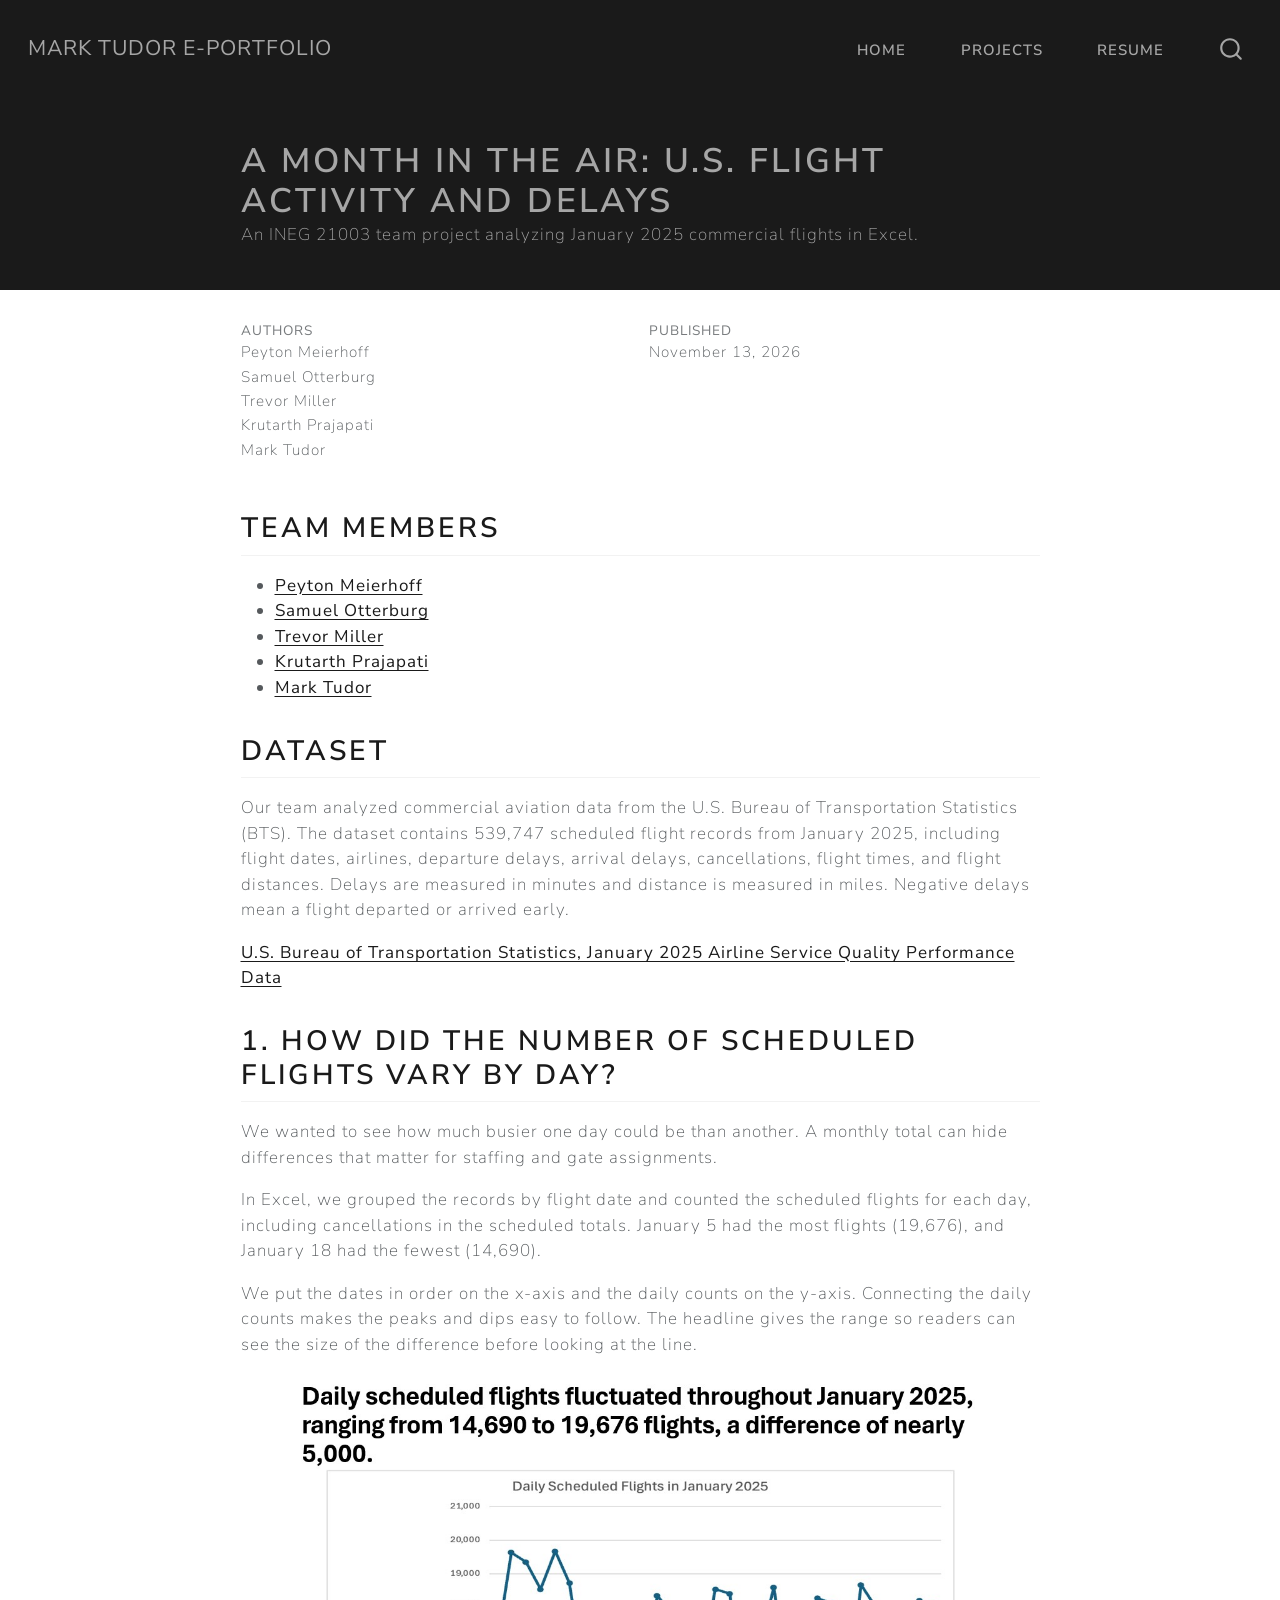
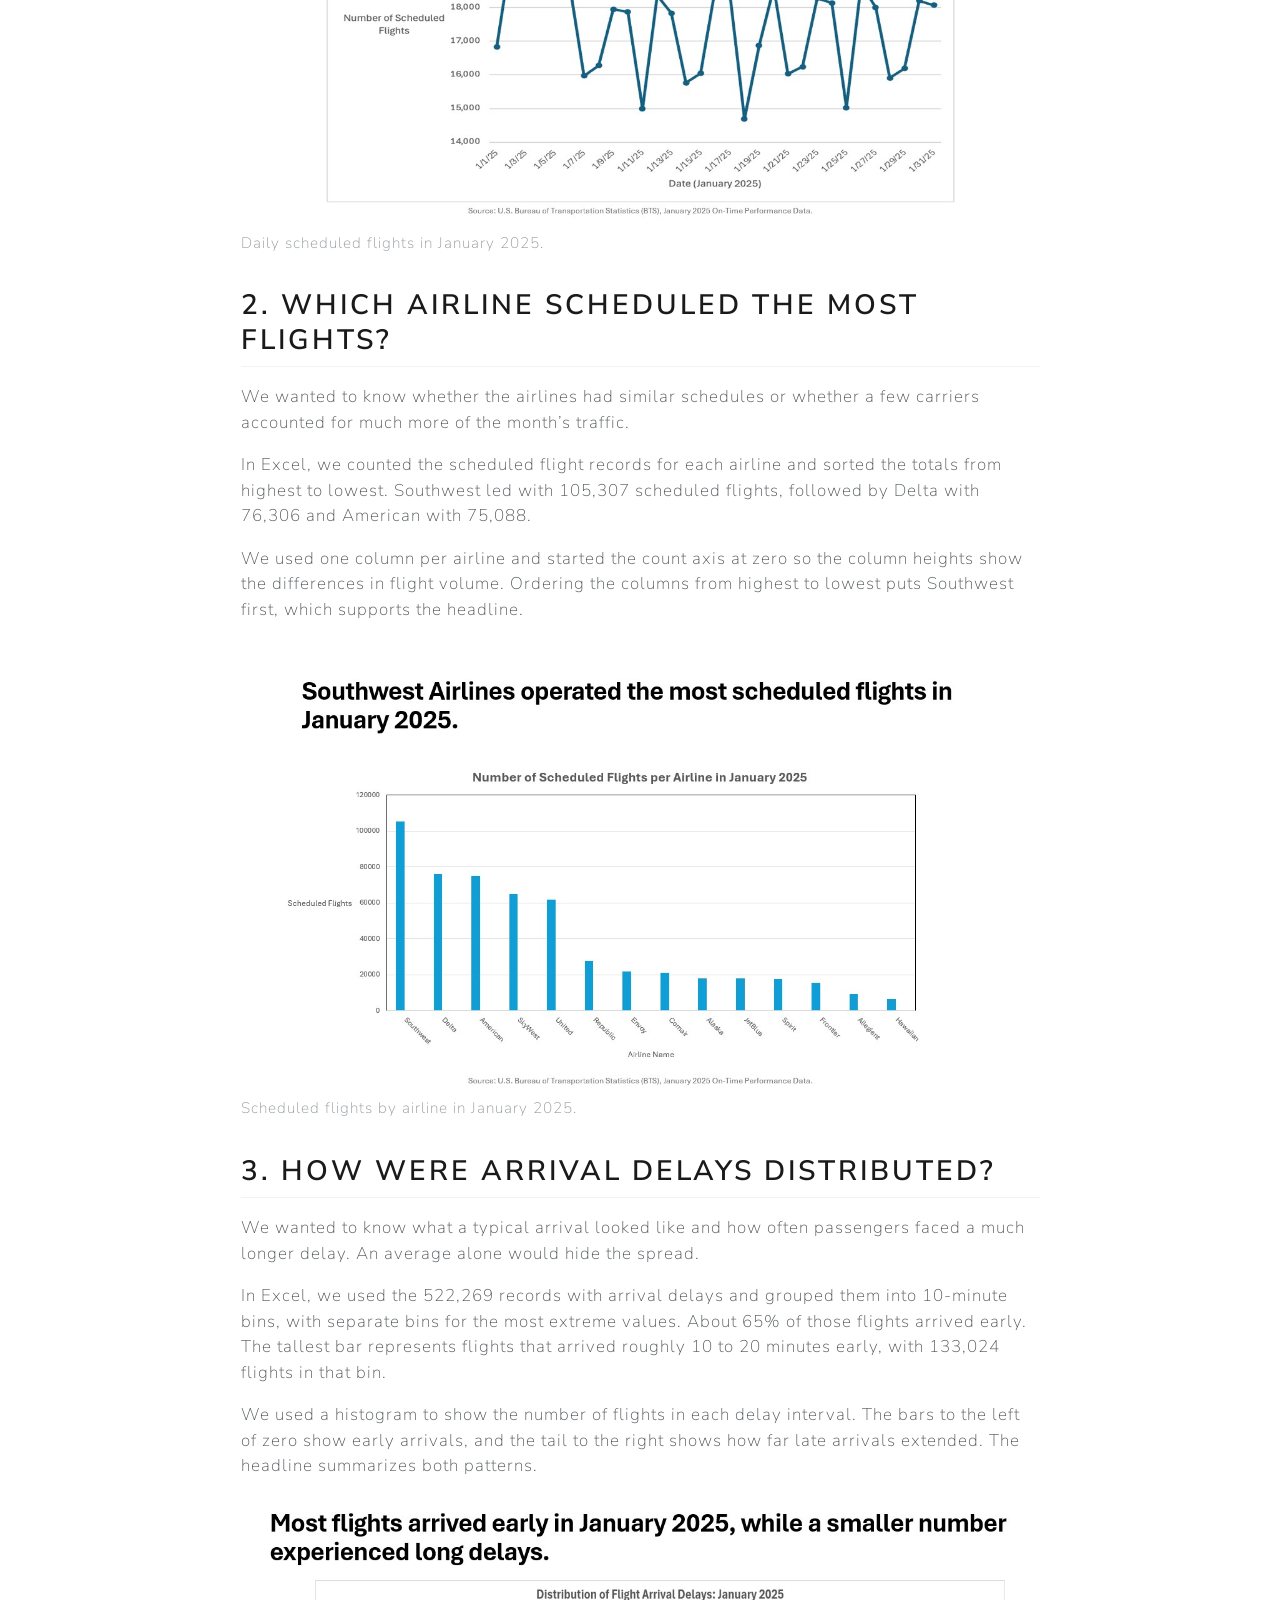
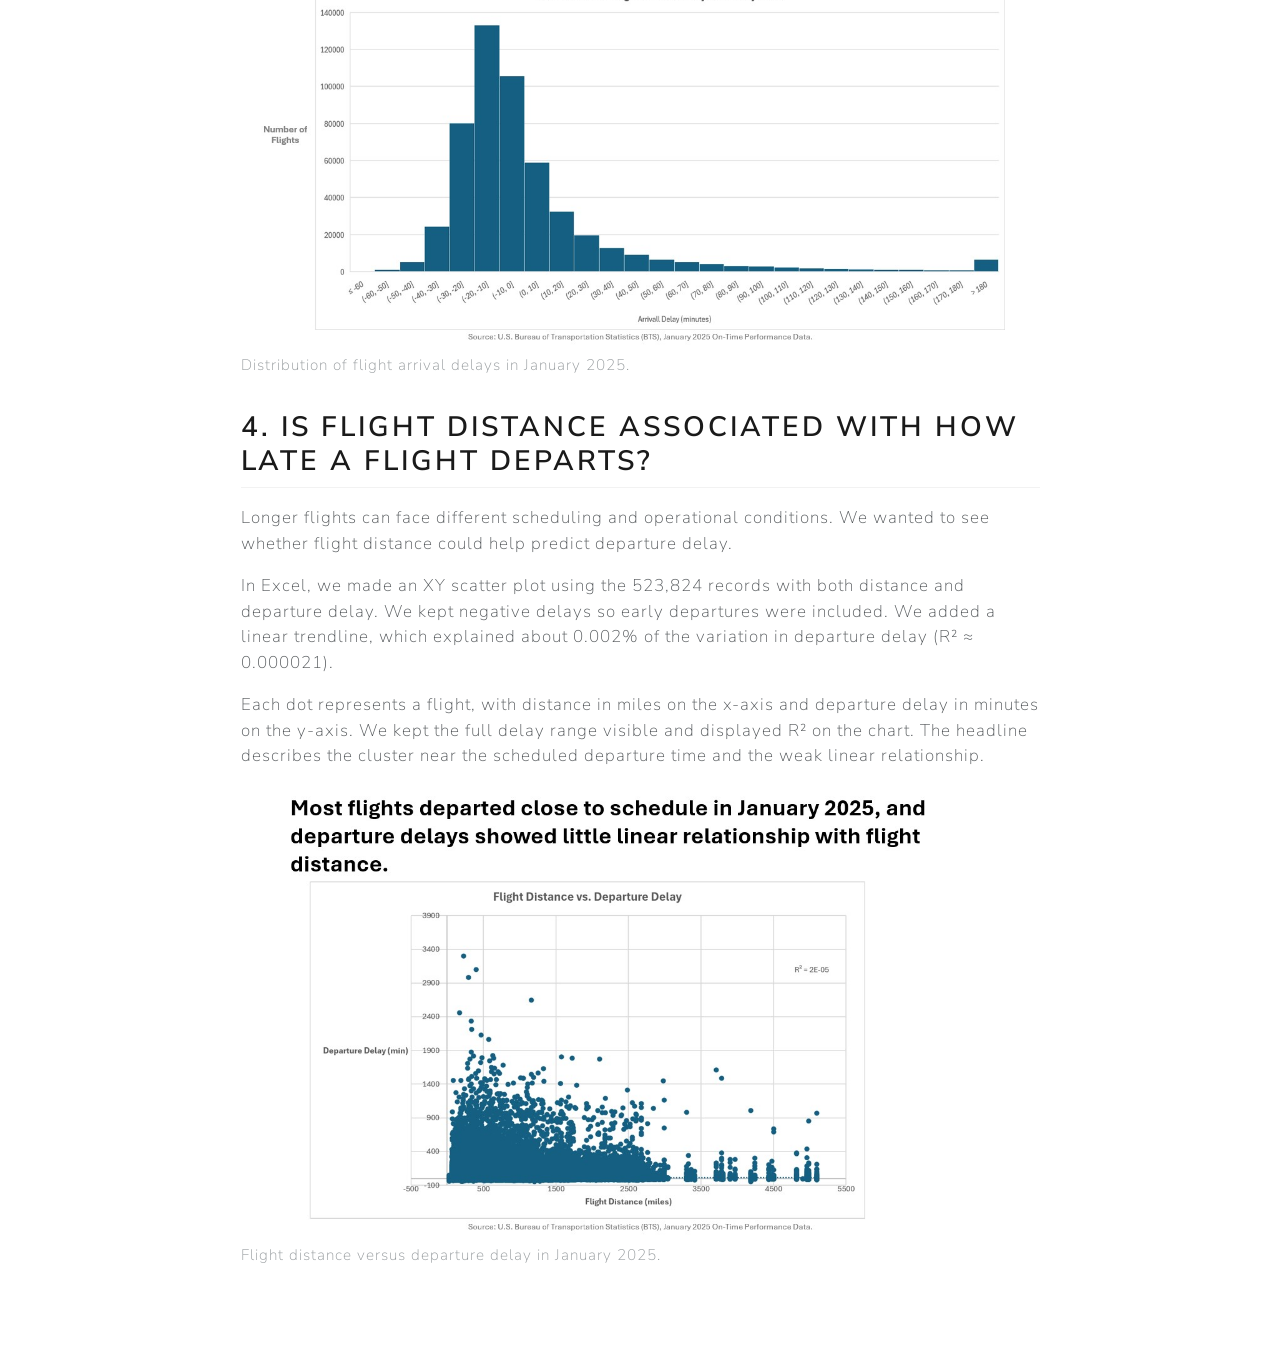
==== commit a2791e40: "Add flight data visualization project" ====
--- a/docs/posts/data-visualization/index.html
+++ b/docs/posts/data-visualization/index.html
@@ -179,7 +179,7 @@
 </section>
 <section id="dataset" class="level2">
 <h2 class="anchored" data-anchor-id="dataset">Dataset</h2>
-<p>Our team analyzed 539,747 scheduled U.S. commercial flight records from January 2025 in <code>INEG_21003_Flight_Data.xlsx</code>. The workbook includes flight dates, airlines, departure and arrival delays, cancellations, flight times, and distances. Delays are measured in minutes and distance is measured in miles. Negative delays mean a flight departed or arrived early.</p>
+<p>Our team analyzed commercial aviation data from the U.S. Bureau of Transportation Statistics (BTS). The dataset contains 539,747 scheduled flight records from January 2025, including flight dates, airlines, departure delays, arrival delays, cancellations, flight times, and flight distances. Delays are measured in minutes and distance is measured in miles. Negative delays mean a flight departed or arrived early.</p>
 <p><a href="https://www.bts.gov/newsroom/airline-service-quality-performance-data-january-2025">U.S. Bureau of Transportation Statistics, January 2025 Airline Service Quality Performance Data</a></p>
 </section>
 <section id="how-did-the-number-of-scheduled-flights-vary-by-day" class="level2">
